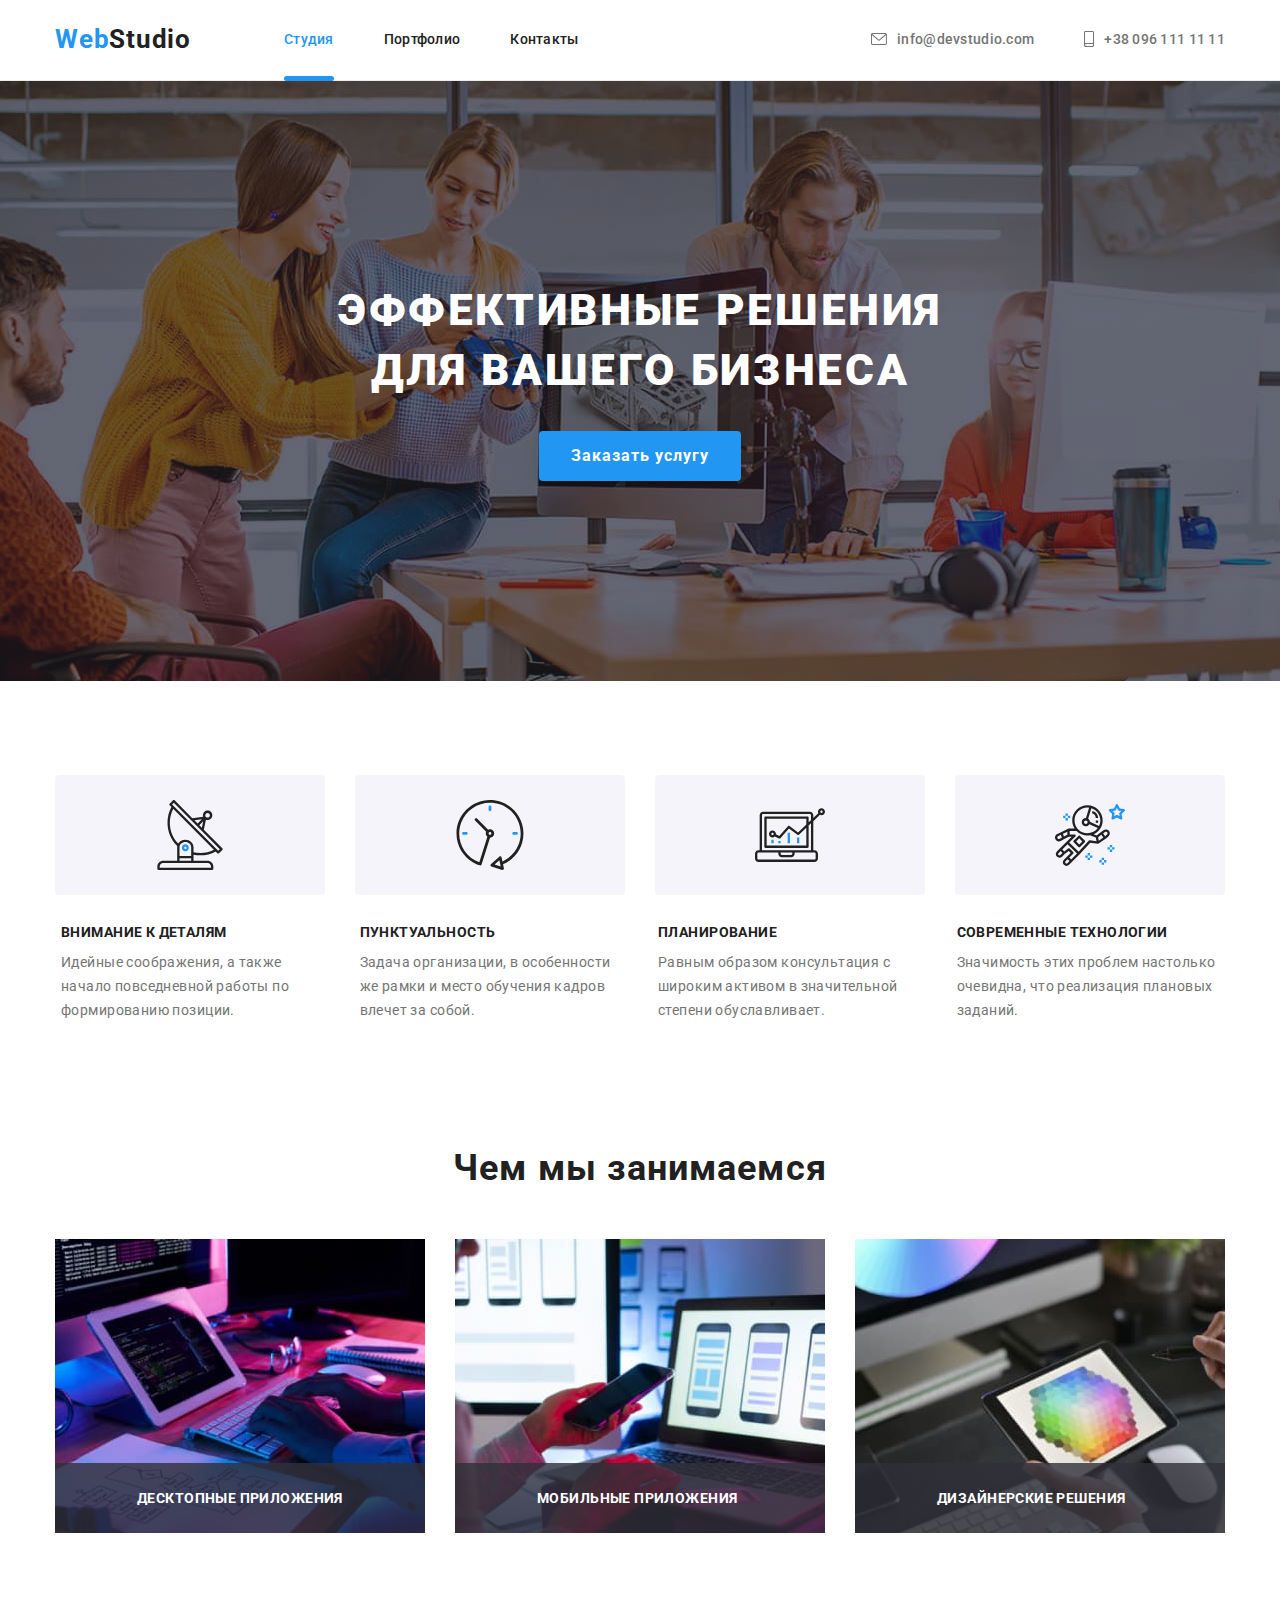
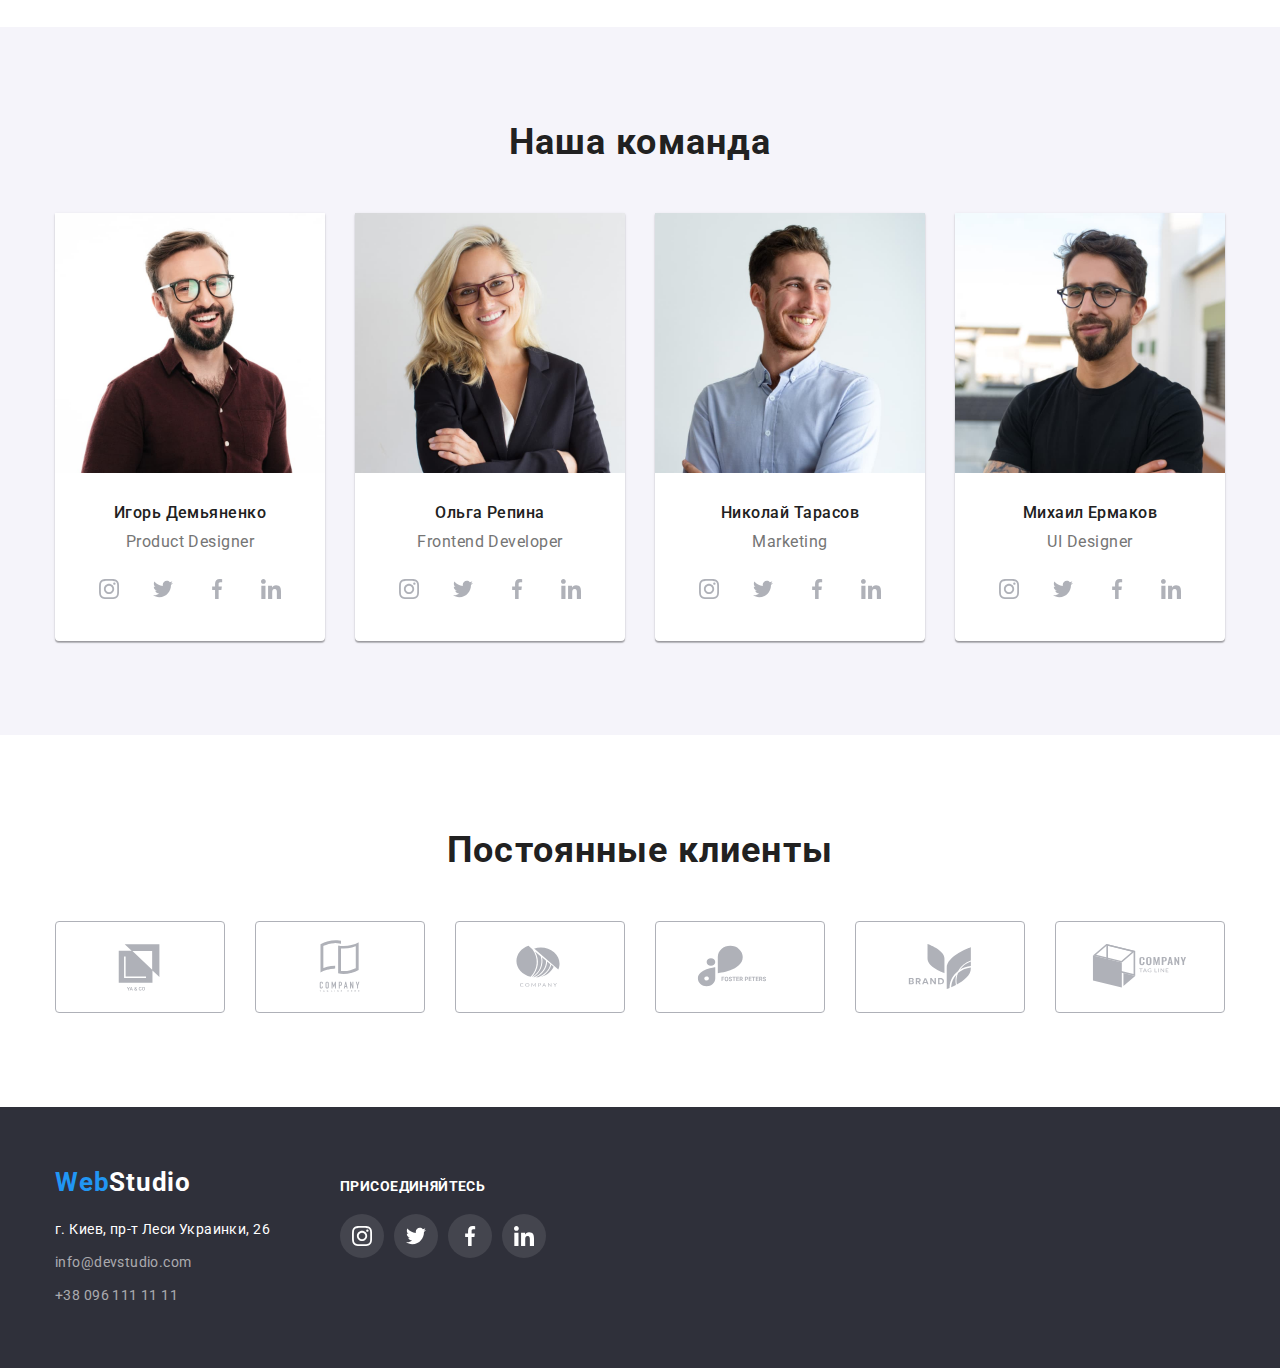
==== index.html @ 42888981 "add" ====
<!DOCTYPE html>
<html lang="ru">
<head>
    <meta charset="UTF-8">
    <meta http-equiv="X-UA-Compatible" content="IE=edge">
    <meta name="viewport" content="width=device-width, initial-scale=1.0">
    <title>Эффективные решения для вашего бизнеса</title>
    <link rel="preconnect" href="https://fonts.googleapis.com">
    <link rel="preconnect" href="https://fonts.gstatic.com" crossorigin>
    <link href="https://fonts.googleapis.com/css2?family=Raleway:wght@700&family=Roboto:wght@400;500;700;900&display=swap" rel="stylesheet">
    <link 
        rel="stylesheet" 
        href="https://cdnjs.cloudflare.com/ajax/libs/modern-normalize/1.1.0/modern-normalize.min.css" 
        integrity="sha512-wpPYUAdjBVSE4KJnH1VR1HeZfpl1ub8YT/NKx4PuQ5NmX2tKuGu6U/JRp5y+Y8XG2tV+wKQpNHVUX03MfMFn9Q==" 
        crossorigin="anonymous" 
        referrerpolicy="no-referrer" 
    />
    <link rel="stylesheet" href="https://cdnjs.cloudflare.com/ajax/libs/modern-normalize/1.1.0/modern-normalize.min.css">
    <link rel="stylesheet" href="./css/style.css">
</head>
<body>
    <header class="header">
        <div class="container header-container">
        <a class="header-logo link" href="./index.html"><span class="header-logo-web">Web</span>Studio</a>
        <nav class="header-nav">
            <ul class="list header-list">
                <li class="header-item"><a class="link header-link current" href="./index.html"
                    rel="noopener noreferrer">Студия</a></li>
                <li class="header-item"><a class="link header-link" href="./portfolio.html"
                    rel="noopener noreferrer">Портфолио</a></li>
                <li class="header-item"><a class="link header-link" href="">Контакты</a></li>            
             </ul>
        </nav>
               
            <ul class="list header-tel-item">
                <li class="header-mail-img">
                                <a class="link header-tel" href="mailto:info@devstudio.com">
                   <svg class="header-mail" width="16" height="12">
                       <use href="./images/icons.svg#icon-envelope">
                        </use>
                   </svg>
                    info@devstudio.com
                                </a>
                
                </li>
                    
                <li class="header-mail-img">
                                <a class="link header-tel" href="tel:+380961111111">
                    <svg class="header-mail" width="10" height="16">
                        <use href="./images/icons.svg#icon-smartphone">
                        </use>
                    </svg>                       
                    +38 096 111 11 11
                                </a>
                </li>
            </ul>
        </div>      
    </header>
    <main>
        <section class="hero">
            <div class="container hero-container">
            <h1 class="hero-title">Эффективные решения для вашего бизнеса</h1>
            <button type="button" class="hero-btn" data-modal-open>Заказать услугу</button> 
            </div>
        </section>
        <section class="about">
            <div class="container about-container">
            <h2 class="visually-hidden">Преимущества</h2>
            <ul class="about-item-photo-img" style="list-style:none;">
                <li class="about-item-title-img">
                    <a href="" class="about-item-link">
                        <svg class="about-item-icon" width="70" height="70">
                            <use href="./images/icons.svg#icon-antenna">
                            </use>
                        </svg>
                    </a>
                </li>
                <li class="about-item-title-img">
                    <a href="" class="about-item-link">
                        <svg class="about-item-icon" width="70" height="70">
                            <use href="./images/icons.svg#icon-clock">
                            </use>
                        </svg>
                    </a>
                </li>
                <li class="about-item-title-img">
                    <a href="" class="about-item-link">
                        <svg class="about-item-icon" width="70" height="70">
                            <use href="./images/icons.svg#icon-diagram">
                            </use>
                        </svg>
                    </a>
                </li>
                <li class="about-item-title-img">
                    <a href="" class="about-item-link">
                        <svg class="about-item-icon" width="70" height="70">
                            <use href="./images/icons.svg#icon-astronaut">
                            </use>
                        </svg>
                    </a>
                </li>
            </ul>
            
            <ul class="list about-list">
                <li class="about-item">               
                    <h3 class="about-item-title">Внимание к деталям</h3>
                    <p class="about-item-text">Идейные соображения, а также начало повседневной работы по формированию позиции.</p>
                </li>
                 <li class="about-item">
                     <h3 class="about-item-title">Пунктуальность</h3>
                     <p class="about-item-text">Задача организации, в особенности же рамки и место обучения кадров влечет за собой.</p>
                 </li>
                 <li class="about-item">
                    <h3 class="about-item-title">Планирование</h3>
                    <p class="about-item-text">Равным образом консультация с широким активом в значительной степени обуславливает.</p>
                 </li>
                 <li class="about-item">
                     <h3 class="about-item-title">Современные технологии</h3>
                     <p class="about-item-text">Значимость этих проблем настолько очевидна, что реализация плановых заданий.</p>
                 </li>
            </ul>
            </div>
        </section>
        <section class="images">
            <div class="container">
            <h2 class="after-title">Чем мы занимаемся</h2>
            <ul class="list about-img">
                <li class="about-list-img">
                    <img 
                    src="./images/about-img-1.jpg" 
                    alt="печатает на планшете"
                    width="370"
                    height="294"
                    />
                    <p class="about-list-img-text">Десктопные приложения</p>
                    
                </li>
                <li class="about-list-img">
                    <img 
                    src="./images/about-img-2.jpg" 
                    alt="печатает на ноутбуке"
                    width="370"
                    height="294"
                    /> 
                    <p class="about-list-img-text">Мобильные приложения</p> 
                </li>
                <li class="about-list-img">
                    <img 
                    src="./images/about-img-3.jpg" 
                    alt="рисует на планшете"
                    width="370"
                    height="294"
                    />    
                    <p class="about-list-img-text">Дизайнерские решения</p>
                </li>
            </ul>
            </div>
        </section>
        <section class="team">
            <div class="container">
            <h2 class="after-title">Наша команда</h2>
            <ul class="about-team" style="list-style:none;">
                <li class="about-item-img">
                    <img src="./images/team-img-1.jpg" alt="Игорь Демьяненко"
                    width="270"
                    height="260">
                    <div class="about-item-content">
                    <h3 class="about-item-name">Игорь Демьяненко</h3>
                    <p class="about-item-profession" lang="en">Product Designer</p>
                    <ul class="about-team-social-list list">
                        <li class="about-team-social-item">
                            <a href="" class="about-team-social-link">
                                <svg class="about-team-social-icon" width="20" height="20">
                                    <use href="./images/icons.svg#icon-instagram"></use>
                                </svg>
                            </a>
                        </li>
                        <li class="about-team-social-item">
                            <a href="" class="about-team-social-link">
                                <svg class="about-team-social-icon" width="20" height="20">
                                    <use href="./images/icons.svg#icon-twitter"></use>
                                </svg>
                            </a>
                        </li>
                        <li class="about-team-social-item">
                            <a href="" class="about-team-social-link">
                                <svg class="about-team-social-icon" width="20" height="20">
                                    <use href="./images/icons.svg#icon-facebook"></use>
                                </svg>
                            </a>
                        </li>
                        <li class="about-team-social-item">
                            <a href="" class="about-team-social-link">
                                <svg class="about-team-social-icon" width="20" height="20">
                                    <use href="./images/icons.svg#icon-linkedin"></use>
                                </svg>
                            </a>
                        </li>
                    </ul>
                    </div>
                </li>
                <li class="about-item-img">
                    <img src="./images/team-img-2.jpg" alt="Ольга Репина"
                    width="270"
                    height="260">
                    <div class="about-item-content">
                    <h3 class="about-item-name">Ольга Репина</h3>
                    <p class="about-item-profession" lang="en">Frontend Developer</p>
                    <ul class="about-team-social-list list">
                        <li class="about-team-social-item">
                            <a href="" class="about-team-social-link">
                                <svg class="about-team-social-icon" width="20" height="20">
                                    <use href="./images/icons.svg#icon-instagram"></use>
                                </svg>
                            </a>
                        </li>
                        <li class="about-team-social-item">
                            <a href="" class="about-team-social-link">
                                <svg class="about-team-social-icon" width="20" height="20">
                                    <use href="./images/icons.svg#icon-twitter"></use>
                                </svg>
                            </a>
                        </li>
                        <li class="about-team-social-item">
                            <a href="" class="about-team-social-link">
                                <svg class="about-team-social-icon" width="20" height="20">
                                    <use href="./images/icons.svg#icon-facebook"></use>
                                </svg>
                            </a>
                        </li>
                        <li class="about-team-social-item">
                            <a href="" class="about-team-social-link">
                                <svg class="about-team-social-icon" width="20" height="20">
                                    <use href="./images/icons.svg#icon-linkedin"></use>
                                </svg>
                            </a>
                        </li>
                    </ul>
                </div>
                </li>
                <li class="about-item-img">
                    <img src="./images/team-img-3.jpg" alt="Николай Тарасов"
                    width="270"
                    height="260">
                    <div class="about-item-content">
                    <h3 class="about-item-name">Николай Тарасов</h3>
                    <p class="about-item-profession" lang="en">Marketing</p>
                    <ul class="about-team-social-list list">
                        <li class="about-team-social-item">
                            <a href="" class="about-team-social-link">
                                <svg class="about-team-social-icon" width="20" height="20">
                                    <use href="./images/icons.svg#icon-instagram"></use>
                                </svg>
                            </a>
                        </li>
                        <li class="about-team-social-item">
                            <a href="" class="about-team-social-link">
                                <svg class="about-team-social-icon" width="20" height="20">
                                    <use href="./images/icons.svg#icon-twitter"></use>
                                </svg>
                            </a>
                        </li>
                        <li class="about-team-social-item">
                            <a href="" class="about-team-social-link">
                                <svg class="about-team-social-icon" width="20" height="20">
                                    <use href="./images/icons.svg#icon-facebook"></use>
                                </svg>
                            </a>
                        </li>
                        <li class="about-team-social-item">
                            <a href="" class="about-team-social-link">
                                <svg class="about-team-social-icon" width="20" height="20">
                                    <use href="./images/icons.svg#icon-linkedin"></use>
                                </svg>
                            </a>
                        </li>
                    </ul>
                </div>
                </li>
                <li class="about-item-img">
                    <img src="./images/team-img-4.jpg" alt="Михаил Ермаков"
                    width="270"
                    height="260">
                    <div class="about-item-content">
                    <h3 class="about-item-name">Михаил Ермаков</h3>
                    <p class="about-item-profession" lang="en">UI Designer</p>
                    <ul class="about-team-social-list list">
                        <li class="about-team-social-item">
                            <a href="" class="about-team-social-link">
                                <svg class="about-team-social-icon" width="20" height="20">
                                    <use href="./images/icons.svg#icon-instagram"></use>
                                </svg>
                            </a>
                        </li>
                        <li class="about-team-social-item">
                            <a href="" class="about-team-social-link">
                                <svg class="about-team-social-icon" width="20" height="20">
                                    <use href="./images/icons.svg#icon-twitter"></use>
                                </svg>
                            </a>
                        </li>
                        <li class="about-team-social-item">
                            <a href="" class="about-team-social-link">
                                <svg class="about-team-social-icon" width="20" height="20">
                                    <use href="./images/icons.svg#icon-facebook"></use>
                                </svg>
                            </a>
                        </li>
                        <li class="about-team-social-item">
                            <a href="" class="about-team-social-link">
                                <svg class="about-team-social-icon" width="20" height="20">
                                    <use href="./images/icons.svg#icon-linkedin"></use>
                                </svg>
                            </a>
                        </li>
                    </ul>
                </div>
                </li>
            </ul>
        </div>
        </section>
    <section class="clients">
        <div class="container">
            <h2 class="after-title">Постоянные клиенты</h2>
            <ul class="about-clients" style="list-style:none;">
                <li class="about-clients-img">
                    <a href="" class="about-clients-link">
                    <svg class="about-clients-icon" width="106" height="60">
                        <use href="./images/icons.svg#icon-Logo1">
                        </use>
                    </svg>
                    </a>
                </li>
                <li class="about-clients-img">
                    <a href="" class="about-clients-link">
                    <svg class="about-clients-icon" width="106" height="60">
                        <use href="./images/icons.svg#icon-Logo2">
                        </use>
                    </svg>
                    </a>
                </li>
                <li class="about-clients-img">
                    <a href="" class="about-clients-link">
                    <svg class="about-clients-icon" width="106" height="60">
                        <use href="./images/icons.svg#icon-Logo3">
                        </use>
                    </svg>
                    </a>
                </li>
                <li class="about-clients-img">
                    <a href="" class="about-clients-link">
                    <svg class="about-clients-icon" width="106" height="60">
                        <use href="./images/icons.svg#icon-Logo4">
                        </use>
                    </svg>
                    </a>
                </li>
                <li class="about-clients-img">
                    <a href="" class="about-clients-link">
                    <svg class="about-clients-icon" width="106" height="60">
                        <use href="./images/icons.svg#icon-Logo5">
                        </use>
                    </svg>
                    </a>
                </li>
                <li class="about-clients-img">
                    <a href="" class="about-clients-link">
                    <svg class="about-clients-icon" width="106" height="60">
                        <use href="./images/icons.svg#icon-Logo6">
                        </use>
                    </svg>
                    </a>
                </li>
            </ul>
        </div>
    </section>    
    </main>
    <footer class="footer">
        <div class="container footer-all">
        <div class="footer-one">
        <a class="footer-name" href="./index.html"><span class="footer-name-web">Web</span>Studio</a>
            <address>                 
                <ul class="list2" style="list-style:none;">
                    <li>
                        <a class="link footer-link-adress" href="https://goo.gl/maps/Z5e63TXr589WFTZRA" 
                        target="_blank"
                        rel="noopener noreferrer"
                        >г. Киев, пр-т Леси Украинки, 26</a>
                    </li>        
                    <li>
                        <a class="link footer-link" href="mailto:info@devstudio.com">info@devstudio.com</a>
                    </li>
                    <li>
                        <a class="link footer-link" href="tel:+380961111111">+38 096 111 11 11</a>
                    </li>
                 </ul>
            </address>
        </div>
        <div class="footer-two">
            <h3 class="footer-name-2">
                Присоединяйтесь
            </h3>
            <ul class="footer-name-2-list" style="list-style:none;">
                <li class="footer-social-item">
                    <a href="" class="footer-social-link">
                        <svg class="footer-social-icon" width="20" height="20">
                            <use href="./images/icons.svg#icon-instagram"></use>
                        </svg>
                    </a>
                </li>
                <li class="footer-social-item">
                    <a href="" class="footer-social-link">
                        <svg class="footer-social-icon" width="20" height="20">
                            <use href="./images/icons.svg#icon-twitter"></use>
                        </svg>
                    </a>
                </li>
                <li class="footer-social-item">
                    <a href="" class="footer-social-link">
                        <svg class="footer-social-icon" width="20" height="20">
                            <use href="./images/icons.svg#icon-facebook"></use>
                        </svg>
                    </a>
                </li>
                <li class="footer-social-item">
                    <a href="" class="footer-social-link">
                        <svg class="footer-social-icon" width="20" height="20">
                            <use href="./images/icons.svg#icon-linkedin"></use>
                        </svg>
                    </a>
                </li>
            </ul>
        </div>
        </div>


    </footer>
    <div class="backdrop is-hidden" data-modal>
        <div class="modal">
            <button type="button" class="modal-close" data-modal-close>
                <p class="modal-title">Оставьте свои данные, мы вам перезвоним</p>
                <form action="#">
                    <input type="text">
                    <input type="text">
                    <input type="text">
                </form>
                    <svg class="modal-close-icon" width="11" height="11">
                        <use href="./images/icons.svg#icon-VectorX">
                        </use>
                    </svg>
                    
            </button>
        </div>
    </div>
    <script src="./js/modal.js">
            
    </script>
</body>
</html>
---- css/style.css ----
html {
    box-sizing: border-box;
}
*,
*::before,
*::after {
    box-sizing: inherit;
}


h1,
h2,
h3,
h4,
h5,
h6,
p {
    margin: 0;
}

ul {
    margin: 0;
    padding: 0;
}
.li {
    display: inline-block;
}
button {
    cursor: pointer;
}

img {
    display: block;
}


:root {
--header-color: #212121;
--text-color: #757575;
--btn-color: #FFFFFF;
--accent-color:#2196F3;
--first-title-color: #ffffff;
--second-title-color: #212121;
}
body {
    font-family: "Roboto", sans-serif;
    color: grey;
    margin: 0;
}

.list {
    list-style: none;
}

.link {
    text-decoration: none;
}

.visually-hidden {
position: absolute;
white-space: nowrap;
width: 1px;
height: 1px;
overflow: hidden;
border: 0;
padding: 0;
clip: rect(0 0 0 0);
clip-path: inset(50%);
margin: -1px;
}

.container {
    width: 1200px;
    padding-left: 15px;
    padding-right: 15px;
    margin: 0 auto;
    /* outline: 2px solid tomato; */
}


/* ----------HEADER----------- */
.header {
    background-color: #FFFFFF;
    padding-top: 24px;
    padding-bottom: 25px;
    border-bottom: 1px solid #ECECEC;
    }
.header-logo {
    margin-right: 93px;

}
.header-item {
    margin-right: 50px;
}

.header-item:last-child {
    margin-right: 0;
}
.header-container {
    display: flex;
    align-items: center;
    width: 1200px;
    padding-left: 15px;
    padding-right: 15px;
    
}

.list {
    display: flex;
    margin-left: auto;
    list-style: none;
    font-weight: 500;
    justify-content: space-evenly    ;
    align-items: center;

  }
  
.header-logo {
    font-weight: bold;
    font-size: 26px;
    line-height: 1.19;
    letter-spacing: 0.03em;
    color: var(--header-color);
}
.header-logo-web {
    font-weight: bold;
    font-size: 26px;
    line-height: 1.19;
    letter-spacing: 0.03em;
    color: var(--accent-color); 
    
}
.header-link {
    font-weight: 500;
    font-size: 14px;
    line-height: 1.4;
    letter-spacing: 0.02em;
    color: var(--header-color);
    display: block;
    transition: color cubic-bezier(0.4, 0, 0.2, 1) 250ms;
}
.current {
    color: #2196F3;
    position: relative;
}
.current::after {
    content: "";
    width: 100%;
    height: 5px;
    border-radius: 3px;
    position: absolute;
    background-color: #2196F3;
    left: 0;
    bottom: -32px;

}

.header-link:hover, 
.header-link:focus {
    color: #2196F3;
}

.header-tel {
    font-weight: 500;
    font-size: 14px;
    line-height: 1.4;
    letter-spacing: 0.02em;
    color: var(--text-color);
    display: flex;  
    align-items: center;
    transition: color cubic-bezier(0.4, 0, 0.2, 1) 250ms;
}
.header-tel:last-child {
margin-left: 50px;
}

.header-contacts {
    margin-left: auto;
    display: flex;
    
}

.header-mail {
    align-items: center;
    margin-right: 10px;
    fill: var(--text-color);
    transition: fill cubic-bezier(0.4, 0, 0.2, 1) 250ms;
}
.header-tel:hover,
.header-tel:focus {
    color: #2196F3;
}
.header-tel:hover .header-mail,
.header-tel:focus .header-mail {
    fill: #2196F3;
}
/* .header-mail:hover,
.header-mail:focus {
    fill:var(--accent-color);
}
.header-mail-img:hover,
.header-mail-img:focus {
    fill:var(--accent-color);
} */
/* ----------HERO----------- */
.hero {
    background-color:#2F303A;
    background-image: linear-gradient(
        rgba(47, 48, 58, 0.4),
        rgba(47, 48, 58, 0.4)
    ),
    url(../images/hero-bg.jpg);
    background-repeat: no-repeat;
    background-position: center;
    background-size: cover;
    max-width: 1600px;
    height: 600px;
    margin: 0 auto;
    padding: 0;
    text-align: center;
    padding-top: 200px;
    /* padding-bottom: 200px; */
}
.hero-container {
    text-align: center;
    /* margin: 0 auto; */
}
.list-btn {
    display: flex;
    border-radius: 4px;
    padding: 6px 22px;
    /* display: inline-block; */
    text-align: center;
    align-items: center; 
    justify-content: center;
    
}

.hero-portfolio {
    padding-top: 94px;
    padding-bottom: 50px;
    background-color: white;
    /* margin-right: 100px;
    margin-left: 100px; */
}
.hero-title {
    margin-top: 0;
    margin-bottom: 0;
    font-family: "Roboto", sans-serif;
    font-weight: 900;
    font-size: 44px;
    line-height: 1.36;
    text-align: center;
    letter-spacing: 0.06em;
    text-transform: uppercase;
    color: var(--first-title-color);
    max-width: 696px;
    margin: auto;
   
}

.hero-btn {
    font-family: inherit; 
    font-weight: bold;
    font-size: 16px;
    line-height: 1.87;
    text-align: center;
    letter-spacing: 0.06em;
    color: var(--btn-color);
    background: #2196F3;
    cursor: pointer;
    box-shadow: 0px 4px 4px rgba(0, 0, 0, 0.15);
    border: none;
    border-radius: 4px;
    padding: 10px 32px;
    margin-top: 30px;
    margin-right: auto;
    margin-left: auto;
    margin-bottom: 200px;
    
}
.hero-list-btn {
    font-family: "Roboto", sans-serif;
    font-style: normal;
    font-weight: 500;
    font-size: 16px;
    line-height: 1.62;
    text-align: center;
    letter-spacing: 0.03em;
    cursor: pointer;
    background: #F5F4FA;
    border: none;
    box-shadow: 0px 3px 1px rgba(0, 0, 0, 0.1), 0px 1px 2px rgba(0, 0, 0, 0.08), 0px 2px 2px rgba(0, 0, 0, 0.12);
    border-radius: 4px;
    padding: 6px 22px;
    /* margin-bottom: 50px; */
    margin-right: 8px;
    display: inline-block;
    transition: color cubic-bezier(0.4, 0, 0.2, 1) 250ms, background cubic-bezier(0.4, 0, 0.2, 1) 250ms;
}

.hero-list-btn:hover, 
.hero-list-btn:focus {
    color: var(--btn-color);
    background: #2196F3;
}
/* ----------ABOUT----------- */
.about {
    background-color: white;
    padding-top: 94px;
    padding-bottom: 94px;
    /* margin-left: 215px;
    margin-right: 215px; */
    
}
.about-item:nth-child(1) {
margin-left: 0;
}

.about-list {
    display: flex;
    }
/* .about-list + .about-list {
    margin-left: 30px;
} */
/* .about-item::before {
    content: "";
    display: block;
    height: 120px;
    background-color: #F5F4FA;
    background-position: center;
    margin-bottom: 30px;
    border-radius: 4px;
} */
.about-item-title {
    font-family: "Roboto", sans-serif;
    font-weight: bold;
    font-size: 14px;
    line-height: 1.14;
    letter-spacing: 0.03em;
    text-transform: uppercase;
    color: var(--second-title-color);
    margin-bottom: 10px;
    
}
.about-item-text {
    font-weight: normal;
    font-size: 14px;
    line-height: 1.71;
    letter-spacing: 0.03em;
    color: var(--text-color);
    /* margin-bottom: 94px; */
    
    
}
.about-item-photo-img {
    display: flex;
    justify-content: center;
}
.about-item-title-img + .about-item-title-img {
    margin-left: 30px;
}
.about-item-link {
    width: 270px;
    height: 120px;
    background-color: #F5F4FA;
    border-radius: 4px;
    display: flex;
    justify-content: center;
    align-items: center;
    border: 1px solid #F5F4FA;
    box-sizing: border-box;
    margin-bottom: 30px;
    
}
/* ----------IMAGES----------- */
.images {
    padding-top: 0px;
    padding-bottom: 94px;
    background-color: white;
    /* margin-left: 215px;
    margin-right: 215px; */
}
.after-title {
    font-family: "Roboto", sans-serif;
    font-style: normal;
    font-weight: bold;
    font-size: 36px;
    line-height: 1.17;
    text-align: center;
    letter-spacing: 0.03em;
    color: var(--second-title-color);
    margin-bottom: 50px;
    /* padding-top: 94px; */
}
.about-img {
    display: flex;
    flex-wrap: wrap;
    margin-left: -30px;
    margin-bottom: -30px;
}
.about-list-img {
    flex-basis: calc(100% / 3 - 30px);
    margin-left: 30px;
    margin-bottom: 30px;
    position: relative;
}
.about-list-img-text {
    position: absolute;
    background-color: rgba(47, 48, 58, 0.8);
    color: #FFFFFF;
    font-weight: bold;
    font-size: 14px;
    line-height: 16px;
    text-align: center;
    text-transform: uppercase;
    letter-spacing: 0.03em;
    width: 370px;
    height: 70px;
    padding: 27px 82px 27px 82px;
    display: flex;
    transform: translateY(-100%);
    
}
/* ----------TEAM----------- */
.about-team {
    display: flex;
    flex-wrap: nowrap;
    margin-left: -30px;
    margin-bottom: -30px;
    
}
/* .about-item:not(:last-child) {
    margin-right: 30px; */
.about-item {
    flex-basis: calc(100% / 4 - 30px);
    margin-left: 30px;
    margin-bottom: 30px;
    /* width: 270px;
    height: 75px; */
}

/* .about-list li:not(:first-child) {
    margin-left: 30px;
} */
.about-item-name {
    padding-top: 30px;
    padding-bottom: 10px;
}
/* .about-item-profession {
    padding-bottom: 30px;
} */
.about-item-img {
    flex-basis: calc(100% / 4 - 30px);
    margin-left: 30px;
    margin-bottom: 30px;
    box-shadow: 0px 1px 3px rgba(0, 0, 0, 0.12), 0px 1px 1px rgba(0, 0, 0, 0.14), 0px 2px 1px rgba(0, 0, 0, 0.2);
    border-radius: 0px 0px 4px 4px;
    background: #ffff;
}
.team {
    padding-top: 94px;
    padding-bottom: 94px;
    background-color: #F5F4FA;
    /* margin-left: 215px;
    margin-right: 215px; */
}
.about-item-name {
    font-family: "Roboto", sans-serif;
    font-style: normal;
    font-weight: 500;
    font-size: 16px;
    line-height: 1.19;
    text-align: center;
    letter-spacing: 0.03em;
    color: var(--second-title-color);
}
.about-item-profession {
    font-family: "Roboto", sans-serif;
    font-style: normal;
    font-weight: normal;
    font-size: 16px;
    line-height: 1.19;
    text-align: center;
    letter-spacing: 0.03em;
    color: var(--text-color);
    margin-bottom: 16px;
}
.about-item-content {
    margin-bottom: 30px;
}
.about-team-social-list {
    display: flex;
    justify-content: center;
}
.about-team-social-item + .about-team-social-item {
    margin-left: 10px;
}
.about-team-social-link {
    width: 44px;
    height: 44px;
    background-color: #ffffff;
    display: flex;
    justify-content: center;
    align-items: center;
    border-radius: 50%;
    transition: background-color cubic-bezier(0.4, 0, 0.2, 1) 250ms;
}
.about-team-social-icon {
    fill: #AFB1B8;
    transition: fill cubic-bezier(0.4, 0, 0.2, 1) 250ms;
}
.about-team-social-link:hover,
.about-team-social-link:focus {
    background-color: #2196F3;
}
.about-team-social-link:hover .about-team-social-icon,
.about-team-social-link:focus .about-team-social-icon{
    fill: #FFFFFF;
}

/* ----------MENU----------- */
.portfolio {
    background-color: white;
    padding-bottom: 94px;
    margin-right: 100px;
    margin-left: 100px;
}
.portfolio-list {
    display: flex;
    flex-wrap: wrap;
    /* margin-left: -30px;
    margin-bottom: -30px; */
    margin: -15px;
}
.portfolio-list-item-wrap {
    position: relative;
    overflow: hidden;
}
.portfolio-list-item:hover .web-img-text {
    transform: translateY(0);
}
.web-img-text {
    position: absolute;
    top: 0;
    left: 0;
    background-color: rgba(33, 150, 243, 0.9);
    color: #FFFFFF;
    font-weight: normal;
    line-height: 35px;
    padding: 63px 24px 63px 24px;
    height: 100%;
    transform: translateY(100%);
    transition: transform 300ms linear;
    
}
.portfolio-list-item {
    flex-basis: calc(100% / 3 - 30px);
    /* margin-left: 30px;
    margin-bottom: 30px; */
    width: 370px;
    height: 404px;
    margin: 15px;
    border: 1px solid #ECECEC;
    cursor: pointer;
    transition: box-shadow cubic-bezier(0.4, 0, 0.2, 1) 250ms;
    position: relative;
}
.portfolio-list-item:hover, 
.portfolio-list-item:focus {
    box-shadow: 0px 1px 1px rgba(0, 0, 0, 0.12),
     0px 4px 4px rgba(0, 0, 0, 0.06),
     1px 4px 6px rgba(0, 0, 0, 0.16);
}
/* .portfolio-list-item:nth-child(3n) {
    margin-right: 0;
} */

.portfolio-title {
    font-weight: bold;
    font-size: 18px;
    line-height: 2;
    letter-spacing: 0.06em;
    color: var(--second-title-color);
    padding: 20px 24px 2px 24px;
}
.portfolio-text {
    font-weight: normal;
    font-size: 16px;
    line-height: 1.87;
    letter-spacing: 0.03em;
    color: var(--text-color);
    padding: 2px 24px 20px 24px;
}
/* ----------CLIENTS----------- */
.clients {
    margin-top: 94px;
}
.about-clients {
    display: flex;
    justify-content: center;
    margin-bottom: 94px;
}
.about-clients-img + .about-clients-img {
    margin-left: 30px;
}
.about-clients-link {
    width: 170px;
    height: 92px;
    background-color: #ffffff;
    display: flex;
    justify-content: center;
    align-items: center;
    border: 1px solid #AFB1B8;
    box-sizing: border-box;
    border-radius: 4px;
    color: #AFB1B8;
    transition: border cubic-bezier(0.4, 0, 0.2, 1) 250ms;
}
.about-clients-icon {
    fill: #AFB1B8;
    transition: fill cubic-bezier(0.4, 0, 0.2, 1) 250ms;
}
.about-clients-link:hover,
.about-clients-link:focus {
        border: 1px solid #2196F3;
}
.about-clients-link:hover .about-clients-icon,
.about-clients-link:focus .about-clients-icon {
    
    fill: #2196F3;
    
}
/* ----------FOOTER----------- */
.footer {
    background-color: #2F303A;
    padding-top: 60px;
    padding-bottom: 60px;
    /* margin-left: 215px;
    margin-right: 215px; */
    
}

.footer-name {
    font-weight: bold;
    font-size: 26px;
    line-height: 1.19;
    letter-spacing: 0.03em;
    color: var(--btn-color);
    text-decoration: none;
    display: inline-block;    
    margin-bottom: 20px;
    
}
.footer-name-web {
    font-weight: bold;
    font-size: 26px;
    line-height: 1.19;
    letter-spacing: 0.03em;
    color: var(--accent-color);
    text-decoration: none;
    
}

.footer-link-adress {
    font-style: normal;
    font-weight: normal;
    font-size: 14px;
    line-height: 1.71;
    letter-spacing: 0.03em;
    color: var(--first-title-color);
    /* margin-bottom: 9px; */
    display: inline-block;
    transition: color cubic-bezier(0.4, 0, 0.2, 1) 250ms;
    
}
.footer-link {
    font-style: normal;
    font-weight: normal;
    font-size: 14px;
    line-height: 1.71;
    letter-spacing: 0.03em;
    color: rgba(255, 255, 255, 0.6);
    /* margin-bottom: 9px; */
    display: inline-block;
    transition: color cubic-bezier(0.4, 0, 0.2, 1) 250ms;
}
.list2 li:not(:last-child) {
    margin-bottom: 9px;    
}

.footer-link-adress:hover, 
.footer-link-adress:focus,
.footer-link:hover, 
.footer-link:focus {
    color: var(--accent-color);
}
.footer-name-2-list {
    display: flex;
    justify-content: center;
}
.footer-social-itemm + .footer-social-item {
    margin-left: 10px;
}
.footer-social-link {
    width: 44px;
    height: 44px;
    background: rgba(255, 255, 255, 0.1);
    display: flex;
    justify-content: center;
    align-items: center;
    border-radius: 50%;
    margin-right: 10px;
    transition: background-color cubic-bezier(0.4, 0, 0.2, 1) 250ms;
}
.footer-social-icon {
    fill: #ffffff;
    transition: fill cubic-bezier(0.4, 0, 0.2, 1) 250ms;
}
.footer-social-link:hover,
.footer-social-link:focus {
    background-color: #2196F3;
}
.footer-social-link:hover .footer-social-icon,
.footer-social-link:focus .footer-social-icon{
    fill: #FFFFFF;
}

.footer-all {
    display: flex;
    align-items: baseline;
}
.footer-two {
    margin-left: 70px;

}
.footer-name-2 {
    margin-bottom: 20px;
    font-family: Roboto;
    font-weight: bold;
    font-size: 14px;
    line-height: 16px;
    letter-spacing: 0.03em;
    text-transform: uppercase;
    color: #FFFFFF;
}
.backdrop {
    position: fixed;
    top: 0;
    background-color: rgba(0, 0, 0, 0.2);
    width: 100vw;
    height: 100vh;
    transition: opacity 500ms, visibility 500ms;
}
.backdrop.is-hidden .modal{
    transform: scale(0.5);
}
.modal {
    width: 528px;
    min-height: 581px;
    background-color: #ffffff;
    border-radius: 4px;
    position: absolute;
    top: 50%;
    left: 50%;
    transform: translate(-50%, -50%) scale(1);
    transition: transform 500ms;
    transition-property: background-color;
    padding: 35px;

    
}
.modal:hover {
    /* background-color: rgba(0, 0, 0, 0.2); */
    transition: transform 500ms;
  }
.modal-close {
    width: 30px;
    height: 30px;
    border-radius: 50%;
    background-color: transparent;
    display: flex;
    align-items: center;
    justify-content: center;
    position: absolute;
    top: 8px;
    right: 8px;
    background: #FFFFFF;
    border: 1px solid rgba(0, 0, 0, 0.1);
    box-sizing: border-box;
    padding: 0;
}
.modal-close-icon {
    color: #000000;
    align-items: center;
    justify-content: center;
}
.is-hidden {
    opacity: 0;
    pointer-events: none;
    visibility: hidden;
}
.modal-title {
    font-style: normal;
    font-weight: bold;
    font-size: 20px;
    line-height: 23px;
    text-align: center;
    letter-spacing: 0.03em;
    color: #212121;
    margin-bottom: 30px;
}
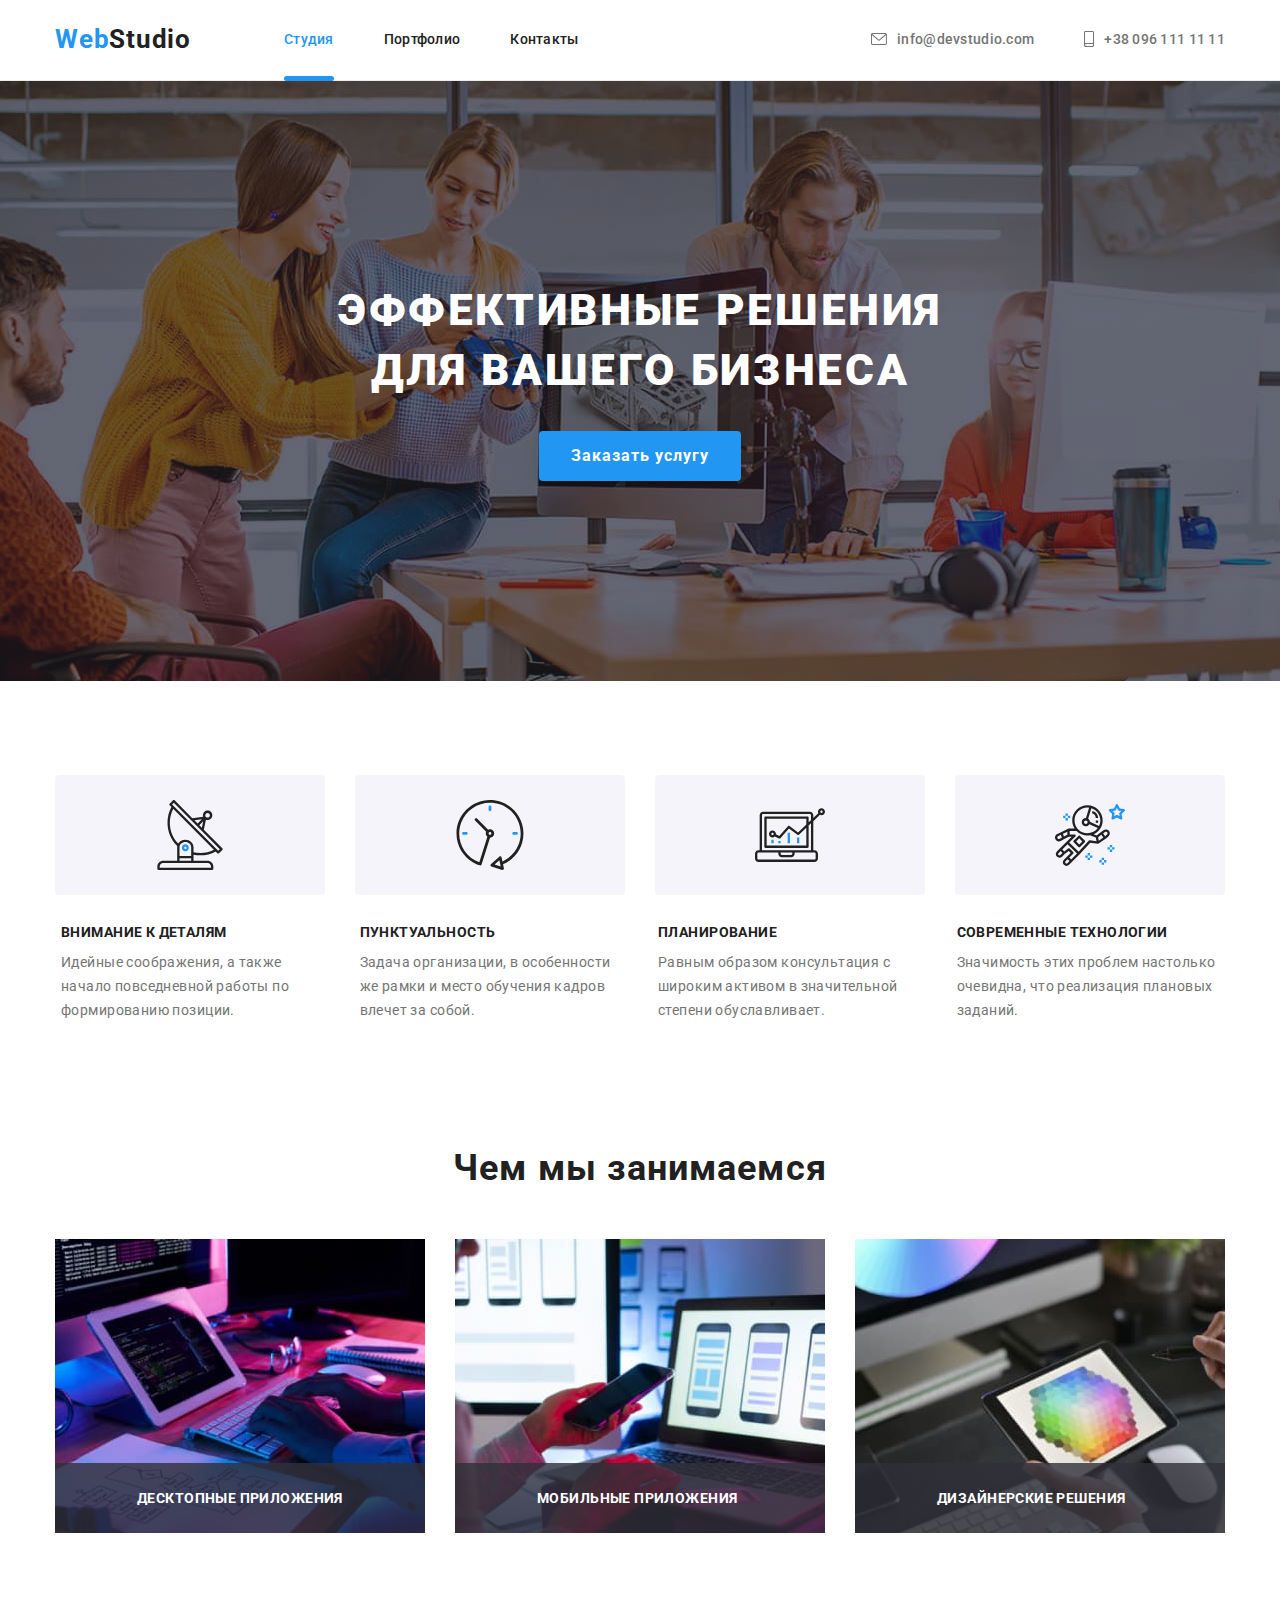
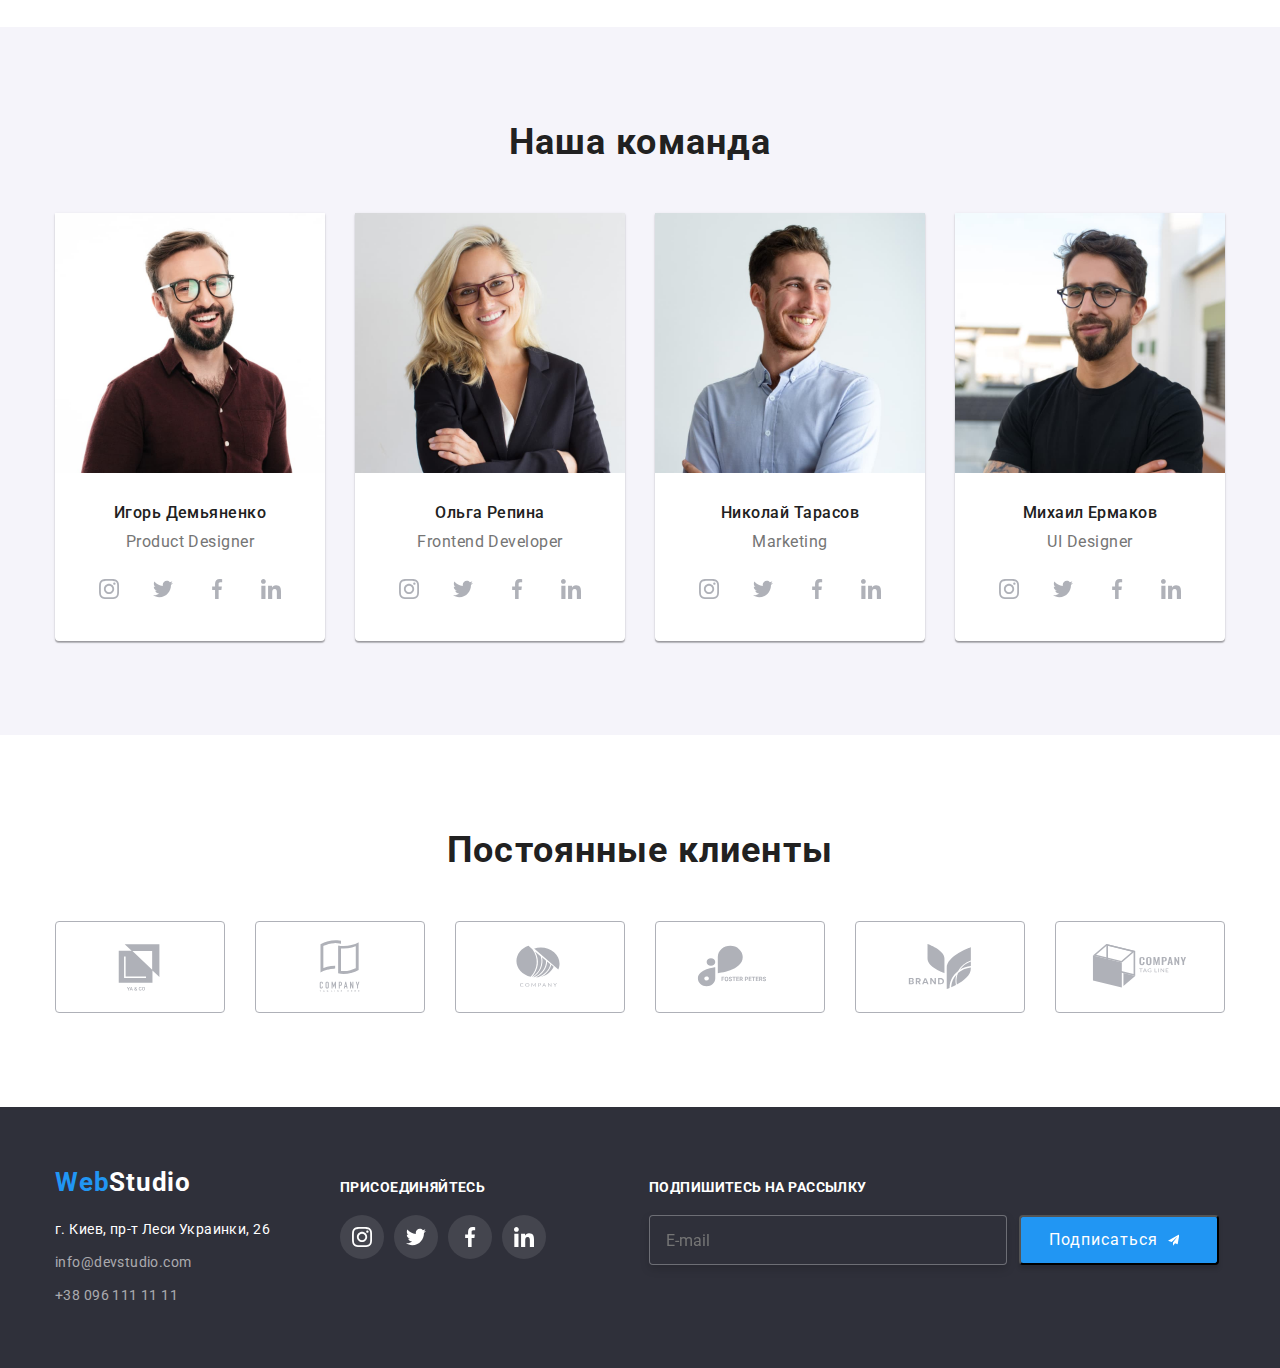
==== commit 2c2ee082: "add" ====
--- a/index.html
+++ b/index.html
@@ -431,19 +431,80 @@
                 </li>
             </ul>
         </div>
+        <div class="footer-three">
+            <h3 class="footer-name-3">
+                Подпишитесь на рассылку
+            </h3>
+            <label class="footer-three-email" for="footer-email"></label>
+                    <input type="email" 
+                        class="footer-input" 
+                        name="footer-email"
+                        required 
+                        id="footer-email"
+                        placeholder="E-mail"
+                    />
         </div>
-
+        <button type="submit" class="footer-button">Подписаться
+            <svg class="footer-button-icon" width="24" height="24">
+                <use href="./images/icons.svg#icon-icon-send"></use>
+            </svg>
+        </button>
+    </div>
 
     </footer>
     <div class="backdrop is-hidden" data-modal>
         <div class="modal">
+            <p class="modal-title">Оставьте свои данные, мы вам перезвоним</p>
+                <form action="#">
+                   <div class="form-firld">
+                    <label class="input-text" for="user-name">Имя</label>
+                    <input type="text" 
+                        class="form-input" 
+                        name="user-name"
+                        required
+                        minlength="2" 
+                        id="user-name"
+                    />
+                    </div>
+                <div class="form-firld">
+                    <label class="input-text" for="user-email">Почта</label>
+                    <input type="email" 
+                        class="form-input" 
+                        name="user-email"
+                        required 
+                        id="user-email"
+                    />
+                </div>
+                <div class="form-firld">
+                    <label class="input-text" for="user-tel">Телефон</label>
+                    <input type="tel" 
+                        class="form-input" 
+                        name="user-tel"
+                        required 
+                        id="user-tel"
+                    />
+                </div>
+                <div class="form-firld">
+                    <label class="input-text" for="user-text">Комментарий</label>
+                    <textarea 
+                        placeholder="Введите текст"
+                        name="user-text" 
+                        id="user-text"
+                        class="form-text"
+                    ></textarea>
+                </div>
+                <fieldset class="field">
+                    <legend></legend>
+                    <input type="checkbox"/>
+                    <label
+                    >Соглашаюсь с рассылкой и принимаю Условия договора
+                    </label>
+                </fieldset>
+                    <button type="submit">Отправить</button>
+                    
+                </form>
             <button type="button" class="modal-close" data-modal-close>
-                <p class="modal-title">Оставьте свои данные, мы вам перезвоним</p>
-                <form action="#">
-                    <input type="text">
-                    <input type="text">
-                    <input type="text">
-                </form>
+                
                     <svg class="modal-close-icon" width="11" height="11">
                         <use href="./images/icons.svg#icon-VectorX">
                         </use>
--- a/css/style.css
+++ b/css/style.css
@@ -728,13 +728,14 @@
 
 .footer-all {
     display: flex;
-    align-items: baseline;
+    /* align-items: baseline; */
+  
 }
 .footer-two {
     margin-left: 70px;
 
 }
-.footer-name-2 {
+.footer-name-2, .footer-name-3 {
     margin-bottom: 20px;
     font-family: Roboto;
     font-weight: bold;
@@ -743,6 +744,42 @@
     letter-spacing: 0.03em;
     text-transform: uppercase;
     color: #FFFFFF;
+    padding-top: 12px;
+}
+.footer-three {
+    margin-left: 93px;
+
+}
+.footer-input {
+    width: 358px;
+    height: 50px;
+    border: 1px solid rgba(255, 255, 255, 0.3);
+    filter: drop-shadow(0px 4px 4px rgba(0, 0, 0, 0.15));
+    border-radius: 4px;
+    background-color: #2F303A;
+    padding-left: 16px;
+    padding-top: 15px;
+    padding-bottom: 15px;
+}
+.footer-button {
+    margin-left: 12px;
+    margin-top: 48px;
+    width: 200px;
+    height: 50px;
+    background: #2196F3;
+    box-shadow: 0px 4px 4px rgba(0, 0, 0, 0.15);
+    border-radius: 4px;
+    font-size: 16px;
+    line-height: 30px;
+    color: #FFFFFF;
+    text-align: center;
+    letter-spacing: 0.06em;
+    display: flex;
+    align-items: center;
+    padding: 10px 10px 10px 28px;
+}
+.footer-button-icon {
+    margin: 13px 28px 13px 10px;
 }
 .backdrop {
     position: fixed;
@@ -809,4 +846,36 @@
     letter-spacing: 0.03em;
     color: #212121;
     margin-bottom: 30px;
+}
+.input-text {
+    font-size: 12px;
+    color: #757575;
+    display: block;
+    margin-bottom: 4px;
+}
+.form-input {
+    width: 100%;
+    height: 40px;
+    border: 1px solid rgba(33, 33, 33, 0.2);
+    border-radius: 4px;
+    padding-left: 15px;
+}
+.form-firld {
+    margin-bottom: 10px;
+}
+.form-text {
+    width: 100%;
+    height: 120px;
+    border: 1px solid rgba(33, 33, 33, 0.2);
+    border-radius: 4px;
+    padding: 12px 16px 12px 16px;
+    resize: none;
+}
+.field {
+    font-size: 14px;
+    line-height: 24px;
+    letter-spacing: 0.03em;
+    color: #757575;
+    border: none;
+    padding-bottom: 10px;
 }